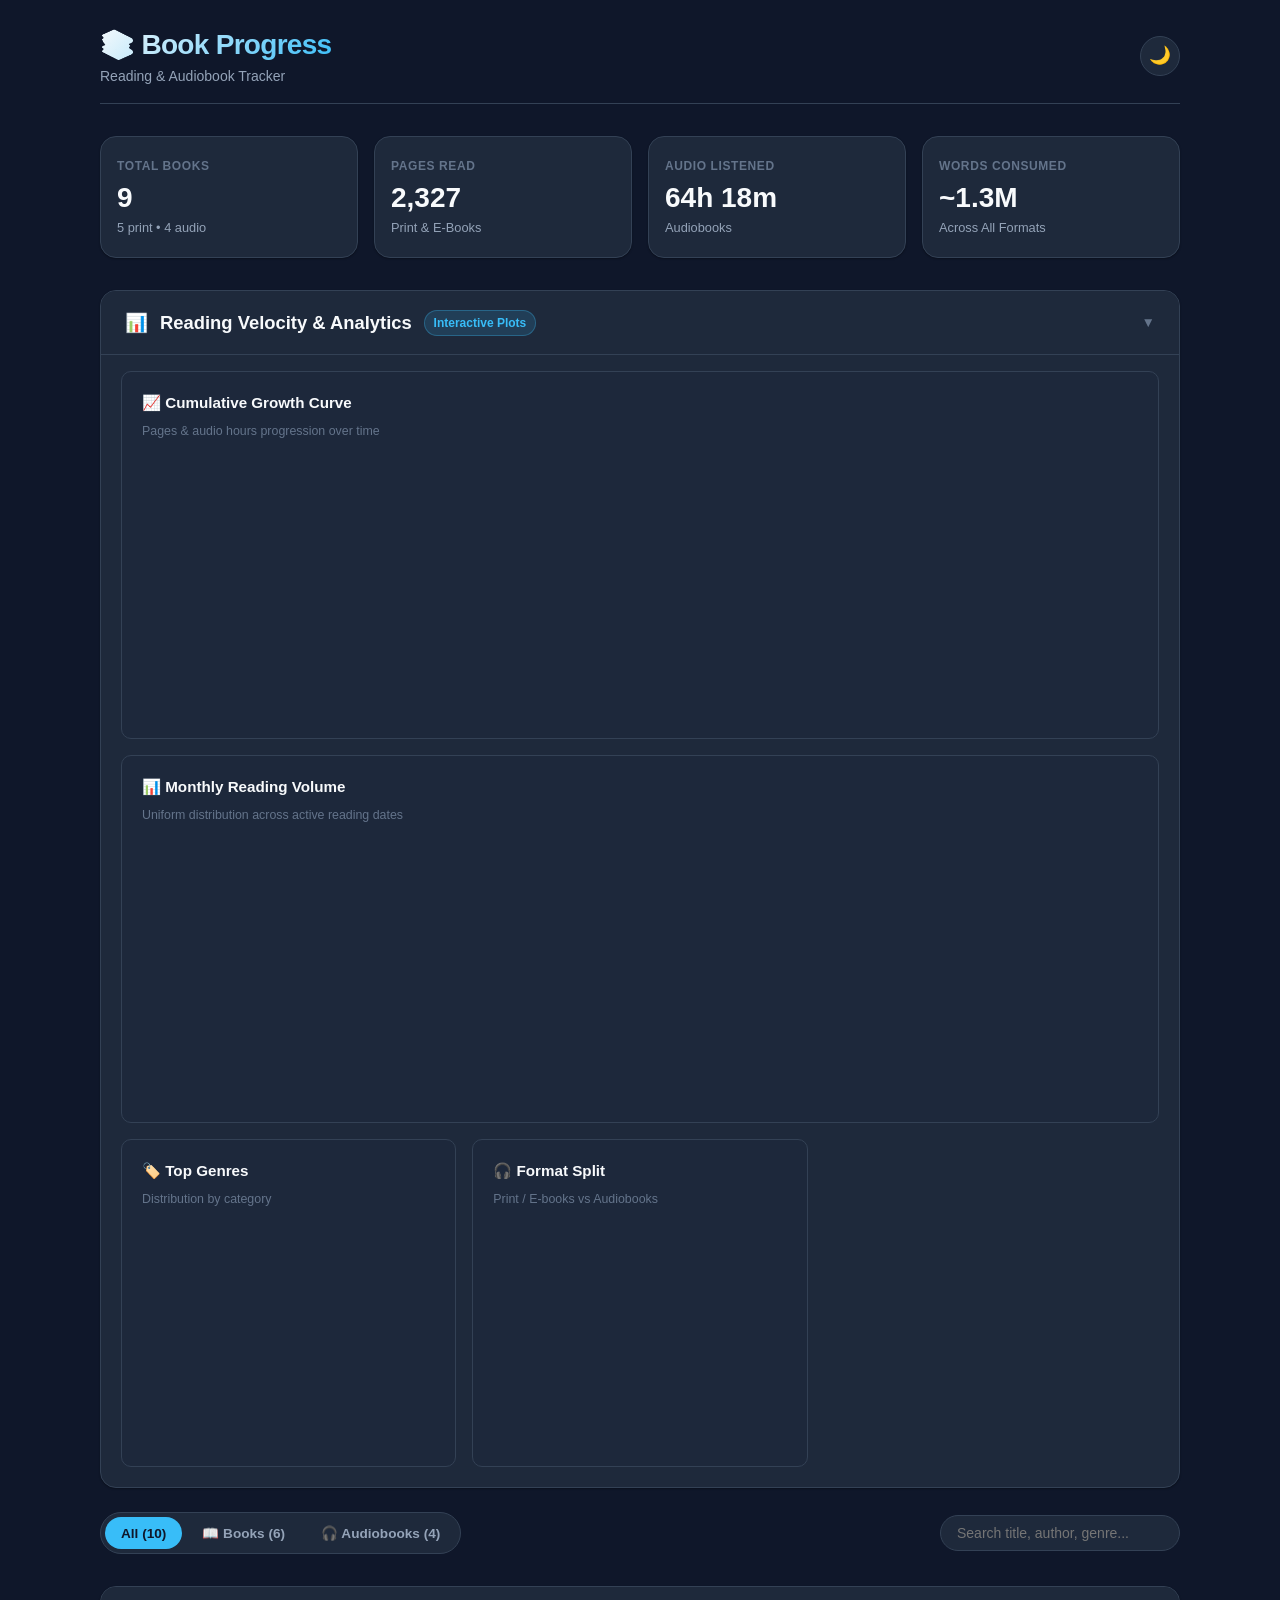
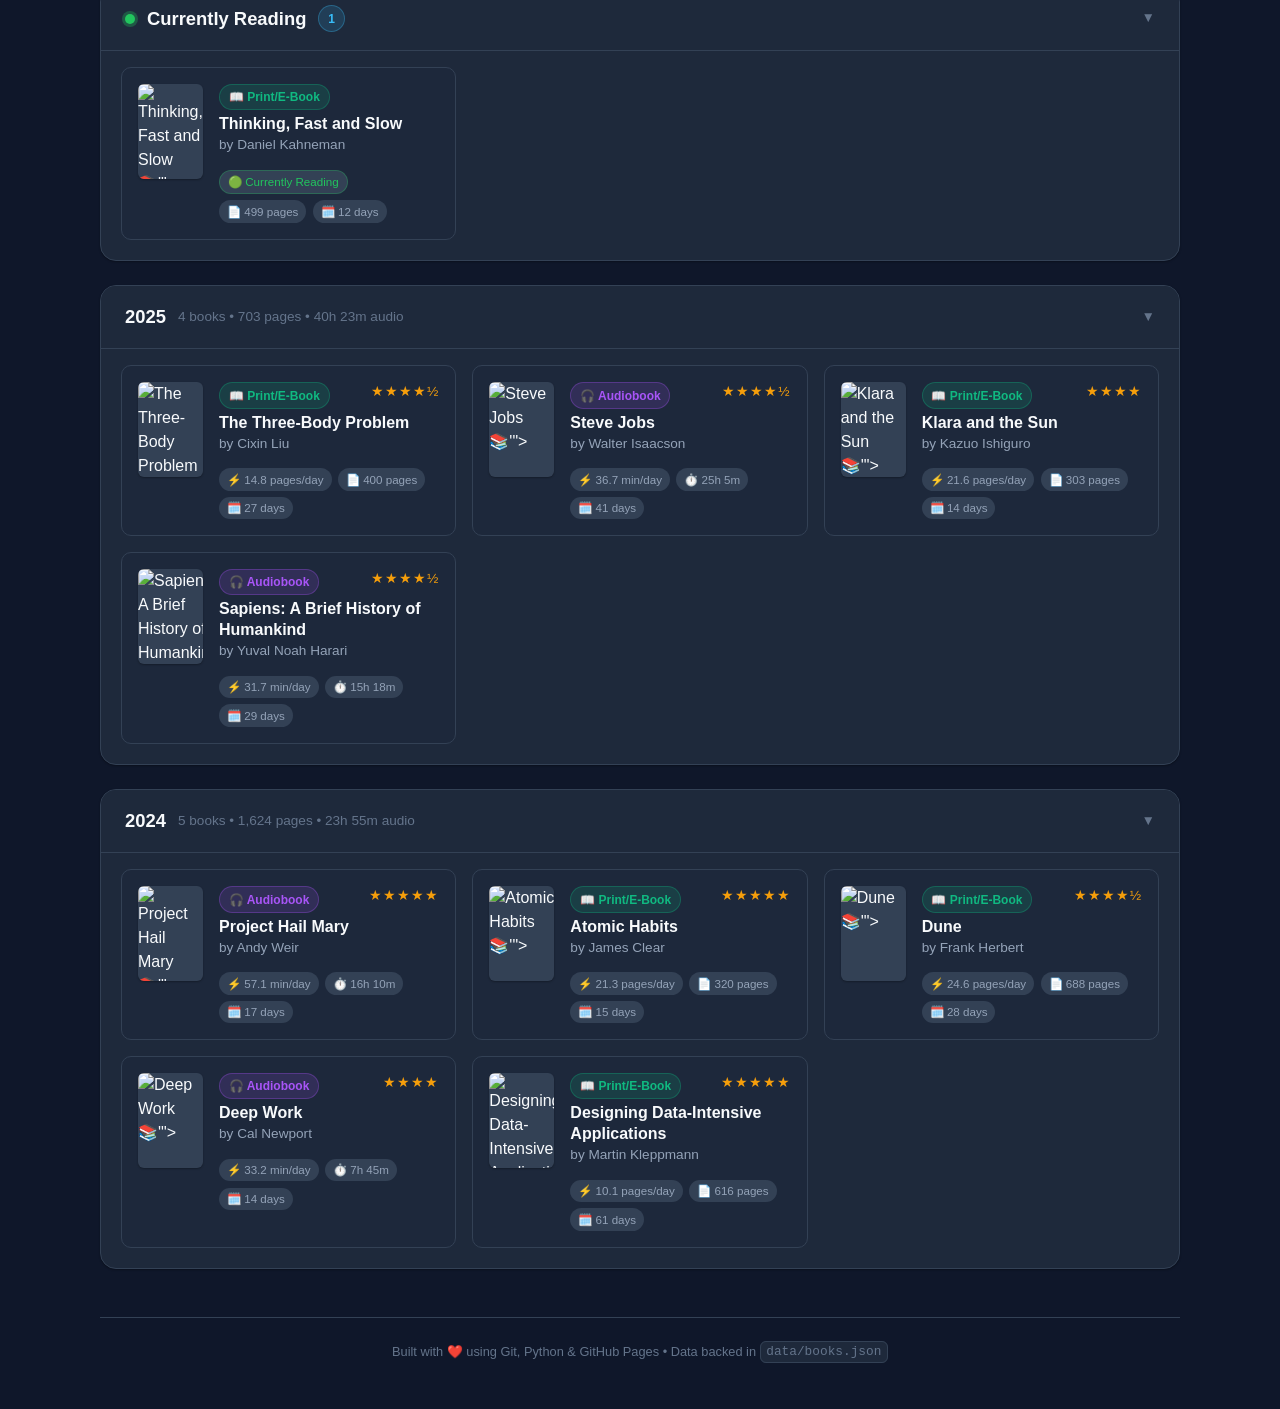
==== index.html @ 0b1bc16c "deploy: 5d74d7d4a096fa55c2517213ff0cfef682ab47ae" ====
<!DOCTYPE html>
<html lang="en">
<head>
  <meta charset="UTF-8">
  <meta name="viewport" content="width=device-width, initial-scale=1.0">
  <title>Book Progress | Reading & Audiobook Tracker</title>
  <meta name="description" content="Personal reading and audiobook analytics dashboard.">
  <link rel="stylesheet" href="style.css">
  <script src="https://cdn.jsdelivr.net/npm/chart.js@4.4.7/dist/chart.umd.min.js"></script>
</head>
<body>
  <div class="app-container">
    <!-- Top Navigation Header -->
    <header class="header">
      <div class="header-left">
        <h1 class="logo-title">📚 Book Progress</h1>
        <p class="logo-subtitle">Reading & Audiobook Tracker</p>
      </div>
      <div class="header-right">
        <button id="theme-toggle" class="btn-icon" aria-label="Toggle theme">
          <span class="theme-icon">🌙</span>
        </button>
      </div>
    </header>

    <!-- KPI Metrics Summary Grid -->
    <section class="kpis-grid" id="kpis-container">
      <div class="kpi-card">
        <div class="kpi-label">Total Books</div>
        <div class="kpi-value" id="kpi-books">-</div>
        <div class="kpi-sub" id="kpi-books-sub">Finished</div>
      </div>
      <div class="kpi-card">
        <div class="kpi-label">Pages Read</div>
        <div class="kpi-value" id="kpi-pages">-</div>
        <div class="kpi-sub" id="kpi-pages-sub">Print & E-Books</div>
      </div>
      <div class="kpi-card">
        <div class="kpi-label">Audio Listened</div>
        <div class="kpi-value" id="kpi-audio">-</div>
        <div class="kpi-sub" id="kpi-audio-sub">Audiobooks</div>
      </div>
      <div class="kpi-card">
        <div class="kpi-label">Words Consumed</div>
        <div class="kpi-value" id="kpi-words">-</div>
        <div class="kpi-sub">Across All Formats</div>
      </div>
    </section>

    <!-- Interactive Charts Section -->
    <section class="accordion-section" id="charts-section">
      <div class="accordion-header" id="heading-charts">
        <div class="accordion-title-wrap">
          <span class="chart-header-icon">📊</span>
          <h2 class="accordion-title">Reading Velocity & Analytics</h2>
          <span class="badge badge-accent">Interactive Plots</span>
        </div>
        <span class="accordion-toggle-icon">▼</span>
      </div>
      <div class="accordion-content charts-grid" id="charts-container-inner">
        <div class="chart-card chart-card-wide">
          <div class="chart-card-header">
            <h3 class="chart-card-title">📈 Cumulative Growth Curve</h3>
            <span class="chart-card-subtitle">Pages & audio hours progression over time</span>
          </div>
          <div class="canvas-wrapper">
            <canvas id="cumulativeChart"></canvas>
          </div>
        </div>

        <div class="chart-card chart-card-wide">
          <div class="chart-card-header">
            <h3 class="chart-card-title">📊 Monthly Reading Volume</h3>
            <span class="chart-card-subtitle">Uniform distribution across active reading dates</span>
          </div>
          <div class="canvas-wrapper">
            <canvas id="monthlyChart"></canvas>
          </div>
        </div>

        <div class="chart-card">
          <div class="chart-card-header">
            <h3 class="chart-card-title">🏷️ Top Genres</h3>
            <span class="chart-card-subtitle">Distribution by category</span>
          </div>
          <div class="canvas-wrapper canvas-donut">
            <canvas id="genreChart"></canvas>
          </div>
        </div>

        <div class="chart-card">
          <div class="chart-card-header">
            <h3 class="chart-card-title">🎧 Format Split</h3>
            <span class="chart-card-subtitle">Print / E-books vs Audiobooks</span>
          </div>
          <div class="canvas-wrapper canvas-donut">
            <canvas id="formatChart"></canvas>
          </div>
        </div>
      </div>
    </section>

    <!-- Filter Bar -->
    <section class="controls-bar">
      <div class="filter-tabs">
        <button class="tab-btn active" data-filter="all">All (<span id="count-all">0</span>)</button>
        <button class="tab-btn" data-filter="book">📖 Books (<span id="count-books">0</span>)</button>
        <button class="tab-btn" data-filter="audiobook">🎧 Audiobooks (<span id="count-audio">0</span>)</button>
      </div>
      <div class="search-box">
        <input type="text" id="search-input" placeholder="Search title, author, genre..." aria-label="Search books">
      </div>
    </section>

    <!-- Currently Reading Section -->
    <section class="accordion-section" id="currently-reading-section">
      <div class="accordion-header" id="heading-reading">
        <div class="accordion-title-wrap">
          <span class="status-indicator live"></span>
          <h2 class="accordion-title">Currently Reading</h2>
          <span class="badge badge-accent" id="badge-reading-count">0</span>
        </div>
        <span class="accordion-toggle-icon">▼</span>
      </div>
      <div class="accordion-content" id="reading-books-list"></div>
    </section>

    <!-- Yearly Finished Sections Container -->
    <section id="yearly-sections-container"></section>

    <!-- Footer -->
    <footer class="footer">
      <p>Built with ❤️ using Git, Python & GitHub Pages • Data backed in <code>data/books.json</code></p>
    </footer>
  </div>

  <script src="app.js"></script>
</body>
</html>
---- style.css ----
/* CSS Variables for Dark and Light Themes */
:root {
  --bg-primary: #0f172a;
  --bg-secondary: #1e293b;
  --bg-tertiary: #334155;
  --bg-card: rgba(30, 41, 59, 0.85);
  --bg-card-hover: rgba(51, 65, 85, 0.9);
  
  --text-primary: #f8fafc;
  --text-secondary: #94a3b8;
  --text-muted: #64748b;
  
  --border-color: #334155;
  --border-subtle: #1e293b;
  
  --accent-blue: #38bdf8;
  --accent-purple: #a855f7;
  --accent-emerald: #10b981;
  --accent-amber: #f59e0b;
  --accent-live: #22c55e;
  
  --shadow-sm: 0 1px 2px 0 rgba(0, 0, 0, 0.3);
  --shadow-md: 0 4px 6px -1px rgba(0, 0, 0, 0.4), 0 2px 4px -1px rgba(0, 0, 0, 0.2);
  --shadow-lg: 0 10px 15px -3px rgba(0, 0, 0, 0.5), 0 4px 6px -2px rgba(0, 0, 0, 0.3);
  
  --radius-sm: 6px;
  --radius-md: 10px;
  --radius-lg: 16px;
  --radius-full: 9999px;
  
  --transition: all 0.2s cubic-bezier(0.4, 0, 0.2, 1);
}

[data-theme="light"] {
  --bg-primary: #f8fafc;
  --bg-secondary: #ffffff;
  --bg-tertiary: #f1f5f9;
  --bg-card: #ffffff;
  --bg-card-hover: #f8fafc;
  
  --text-primary: #0f172a;
  --text-secondary: #475569;
  --text-muted: #94a3b8;
  
  --border-color: #e2e8f0;
  --border-subtle: #f1f5f9;
  
  --shadow-sm: 0 1px 2px 0 rgba(0, 0, 0, 0.05);
  --shadow-md: 0 4px 6px -1px rgba(0, 0, 0, 0.08), 0 2px 4px -1px rgba(0, 0, 0, 0.04);
  --shadow-lg: 0 10px 15px -3px rgba(0, 0, 0, 0.1), 0 4px 6px -2px rgba(0, 0, 0, 0.05);
}

/* Base Styles */
* {
  box-sizing: border-box;
  margin: 0;
  padding: 0;
}

body {
  font-family: -apple-system, BlinkMacSystemFont, "Segoe UI", Roboto, Helvetica, Arial, sans-serif;
  background-color: var(--bg-primary);
  color: var(--text-primary);
  line-height: 1.5;
  transition: background-color 0.3s ease, color 0.3s ease;
  min-height: 100vh;
  padding: 1.5rem 1rem 3rem;
}

.app-container {
  max-width: 1080px;
  margin: 0 auto;
}

/* Header */
.header {
  display: flex;
  justify-content: space-between;
  align-items: center;
  margin-bottom: 2rem;
  padding-bottom: 1rem;
  border-bottom: 1px solid var(--border-color);
}

.logo-title {
  font-size: 1.75rem;
  font-weight: 800;
  letter-spacing: -0.025em;
  background: linear-gradient(135deg, var(--text-primary) 0%, var(--accent-blue) 100%);
  -webkit-background-clip: text;
  -webkit-text-fill-color: transparent;
}

.logo-subtitle {
  font-size: 0.875rem;
  color: var(--text-secondary);
}

.btn-icon {
  background: var(--bg-secondary);
  border: 1px solid var(--border-color);
  color: var(--text-primary);
  width: 40px;
  height: 40px;
  border-radius: var(--radius-full);
  display: flex;
  align-items: center;
  justify-content: center;
  font-size: 1.1rem;
  cursor: pointer;
  transition: var(--transition);
}

.btn-icon:hover {
  background: var(--bg-tertiary);
  transform: translateY(-2px);
  box-shadow: var(--shadow-sm);
}

/* KPI Metrics Summary Grid */
.kpis-grid {
  display: grid;
  grid-template-columns: repeat(auto-fit, minmax(220px, 1fr));
  gap: 1rem;
  margin-bottom: 2rem;
}

.kpi-card {
  background: var(--bg-secondary);
  border: 1px solid var(--border-color);
  border-radius: var(--radius-lg);
  padding: 1.25rem 1rem;
  box-shadow: var(--shadow-sm);
  transition: var(--transition);
}

.kpi-card:hover {
  transform: translateY(-2px);
  border-color: var(--accent-blue);
  box-shadow: var(--shadow-md);
}

.kpi-label {
  font-size: 0.75rem;
  font-weight: 600;
  text-transform: uppercase;
  letter-spacing: 0.05em;
  color: var(--text-muted);
  margin-bottom: 0.35rem;
}

.kpi-value {
  font-size: 1.75rem;
  font-weight: 800;
  color: var(--text-primary);
  line-height: 1.2;
}

.kpi-sub {
  font-size: 0.8rem;
  color: var(--text-secondary);
  margin-top: 0.25rem;
}

/* Controls Bar */
.controls-bar {
  display: flex;
  flex-wrap: wrap;
  justify-content: space-between;
  align-items: center;
  gap: 1rem;
  margin-bottom: 2rem;
}

.filter-tabs {
  display: flex;
  background: var(--bg-secondary);
  border: 1px solid var(--border-color);
  border-radius: var(--radius-full);
  padding: 4px;
  gap: 4px;
}

.tab-btn {
  background: transparent;
  border: none;
  color: var(--text-secondary);
  padding: 0.5rem 1rem;
  font-size: 0.85rem;
  font-weight: 600;
  border-radius: var(--radius-full);
  cursor: pointer;
  transition: var(--transition);
}

.tab-btn:hover {
  color: var(--text-primary);
}

.tab-btn.active {
  background: var(--accent-blue);
  color: #0f172a;
}

.search-box input {
  background: var(--bg-secondary);
  border: 1px solid var(--border-color);
  color: var(--text-primary);
  padding: 0.55rem 1rem;
  font-size: 0.875rem;
  border-radius: var(--radius-full);
  width: 240px;
  outline: none;
  transition: var(--transition);
}

.search-box input:focus {
  border-color: var(--accent-blue);
  box-shadow: 0 0 0 3px rgba(56, 189, 248, 0.2);
  width: 280px;
}

/* Charts Styling */
.chart-header-icon {
  font-size: 1.15rem;
}

.charts-grid {
  display: grid;
  grid-template-columns: repeat(2, 1fr);
  gap: 1.25rem;
  padding: 1.25rem;
}

.chart-card {
  background: var(--bg-card);
  border: 1px solid var(--border-color);
  border-radius: var(--radius-md);
  padding: 1.25rem;
  display: flex;
  flex-direction: column;
}

.chart-card-wide {
  grid-column: 1 / -1;
}

.chart-card-header {
  margin-bottom: 1rem;
}

.chart-card-title {
  font-size: 0.95rem;
  font-weight: 700;
  color: var(--text-primary);
  margin-bottom: 0.2rem;
}

.chart-card-subtitle {
  font-size: 0.775rem;
  color: var(--text-muted);
}

.canvas-wrapper {
  position: relative;
  width: 100%;
  height: 260px;
}

.canvas-donut {
  height: 220px;
}

@media (max-width: 768px) {
  .charts-grid {
    grid-template-columns: 1fr;
  }
  .chart-card-wide {
    grid-column: 1;
  }
  .canvas-wrapper {
    height: 220px;
  }
}

/* Accordion Section */
.accordion-section {
  background: var(--bg-secondary);
  border: 1px solid var(--border-color);
  border-radius: var(--radius-lg);
  margin-bottom: 1.5rem;
  overflow: hidden;
  box-shadow: var(--shadow-sm);
  transition: var(--transition);
}

.accordion-header {
  display: flex;
  justify-content: space-between;
  align-items: center;
  padding: 1.1rem 1.5rem;
  cursor: pointer;
  user-select: none;
  background: var(--bg-secondary);
  transition: var(--transition);
}

.accordion-header:hover {
  background: var(--bg-tertiary);
}

.accordion-title-wrap {
  display: flex;
  align-items: center;
  gap: 0.75rem;
}

.accordion-title {
  font-size: 1.15rem;
  font-weight: 700;
  color: var(--text-primary);
}

.accordion-subtitle {
  font-size: 0.85rem;
  color: var(--text-muted);
}

.accordion-toggle-icon {
  font-size: 0.85rem;
  color: var(--text-muted);
  transition: transform 0.25s ease;
}

.accordion-section.collapsed .accordion-toggle-icon {
  transform: rotate(-90deg);
}

.accordion-section.collapsed .accordion-content {
  display: none;
}

.accordion-content {
  padding: 1rem 1.25rem 1.25rem;
  border-top: 1px solid var(--border-color);
  display: grid;
  grid-template-columns: repeat(auto-fill, minmax(320px, 1fr));
  gap: 1rem;
}

/* Live Status Dot */
.status-indicator.live {
  width: 10px;
  height: 10px;
  border-radius: 50%;
  background: var(--accent-live);
  box-shadow: 0 0 0 3px rgba(34, 197, 94, 0.3);
  animation: pulse 2s infinite;
}

@keyframes pulse {
  0% { box-shadow: 0 0 0 0 rgba(34, 197, 94, 0.6); }
  70% { box-shadow: 0 0 0 6px rgba(34, 197, 94, 0); }
  100% { box-shadow: 0 0 0 0 rgba(34, 197, 94, 0); }
}

/* Badges */
.badge {
  display: inline-flex;
  align-items: center;
  gap: 0.3rem;
  font-size: 0.75rem;
  font-weight: 600;
  padding: 0.2rem 0.55rem;
  border-radius: var(--radius-full);
}

.badge-accent {
  background: rgba(56, 189, 248, 0.15);
  color: var(--accent-blue);
  border: 1px solid rgba(56, 189, 248, 0.3);
}

.badge-book {
  background: rgba(16, 185, 129, 0.15);
  color: var(--accent-emerald);
  border: 1px solid rgba(16, 185, 129, 0.3);
}

.badge-audiobook {
  background: rgba(168, 85, 247, 0.15);
  color: var(--accent-purple);
  border: 1px solid rgba(168, 85, 247, 0.3);
}

/* Book Card */
.book-card {
  background: var(--bg-card);
  border: 1px solid var(--border-color);
  border-radius: var(--radius-md);
  padding: 1rem;
  cursor: pointer;
  transition: var(--transition);
  display: flex;
  flex-direction: column;
}

.book-card:hover {
  border-color: var(--accent-blue);
  transform: translateY(-2px);
  box-shadow: var(--shadow-md);
}

.book-card.expanded {
  border-color: var(--accent-blue);
  background: var(--bg-card-hover);
}

.book-main {
  display: flex;
  gap: 1rem;
}

.book-cover-wrap {
  width: 65px;
  height: 95px;
  flex-shrink: 0;
  border-radius: var(--radius-sm);
  overflow: hidden;
  background: var(--bg-tertiary);
  box-shadow: var(--shadow-sm);
}

.book-cover {
  width: 100%;
  height: 100%;
  object-fit: cover;
  transition: transform 0.3s ease;
}

.book-card:hover .book-cover {
  transform: scale(1.05);
}

.book-info {
  flex-grow: 1;
  display: flex;
  flex-direction: column;
}

.book-top {
  display: flex;
  justify-content: space-between;
  align-items: flex-start;
  margin-bottom: 0.25rem;
}

.book-title {
  font-size: 1rem;
  font-weight: 700;
  color: var(--text-primary);
  line-height: 1.3;
}

.book-author {
  font-size: 0.85rem;
  color: var(--text-secondary);
  margin-bottom: 0.4rem;
}

.book-rating {
  color: var(--accent-amber);
  font-size: 0.85rem;
  letter-spacing: 1px;
}

.book-meta-pills {
  display: flex;
  flex-wrap: wrap;
  gap: 0.4rem;
  margin-top: auto;
  padding-top: 0.5rem;
}

.pill {
  font-size: 0.725rem;
  background: var(--bg-tertiary);
  color: var(--text-secondary);
  padding: 0.15rem 0.5rem;
  border-radius: var(--radius-full);
  white-space: nowrap;
}

/* Expandable Drawer */
.book-drawer {
  display: none;
  margin-top: 1rem;
  padding-top: 0.75rem;
  border-top: 1px dashed var(--border-color);
  font-size: 0.85rem;
}

.book-card.expanded .book-drawer {
  display: block;
  animation: fadeIn 0.25s ease;
}

@keyframes fadeIn {
  from { opacity: 0; transform: translateY(-5px); }
  to { opacity: 1; transform: translateY(0); }
}

.drawer-row {
  display: flex;
  justify-content: space-between;
  margin-bottom: 0.35rem;
  color: var(--text-secondary);
}

.drawer-label {
  color: var(--text-muted);
}

.drawer-genres {
  display: flex;
  flex-wrap: wrap;
  gap: 0.35rem;
  margin: 0.6rem 0;
}

.genre-tag {
  background: rgba(56, 189, 248, 0.1);
  color: var(--accent-blue);
  font-size: 0.7rem;
  font-weight: 600;
  padding: 0.15rem 0.45rem;
  border-radius: var(--radius-full);
}

.drawer-notes {
  background: var(--bg-tertiary);
  padding: 0.65rem 0.85rem;
  border-radius: var(--radius-sm);
  border-left: 3px solid var(--accent-blue);
  font-style: italic;
  color: var(--text-secondary);
  margin-top: 0.5rem;
}

/* Footer */
.footer {
  text-align: center;
  margin-top: 3rem;
  padding-top: 1.5rem;
  border-top: 1px solid var(--border-color);
  font-size: 0.8rem;
  color: var(--text-muted);
}

.footer code {
  background: var(--bg-secondary);
  padding: 0.15rem 0.35rem;
  border-radius: var(--radius-sm);
  border: 1px solid var(--border-color);
}

/* Responsive adjustments */
@media (max-width: 640px) {
  .header {
    flex-direction: column;
    align-items: flex-start;
    gap: 0.75rem;
  }
  .controls-bar {
    flex-direction: column;
    align-items: stretch;
  }
  .search-box input {
    width: 100%;
  }
  .search-box input:focus {
    width: 100%;
  }
  .accordion-content {
    grid-template-columns: 1fr;
  }
}
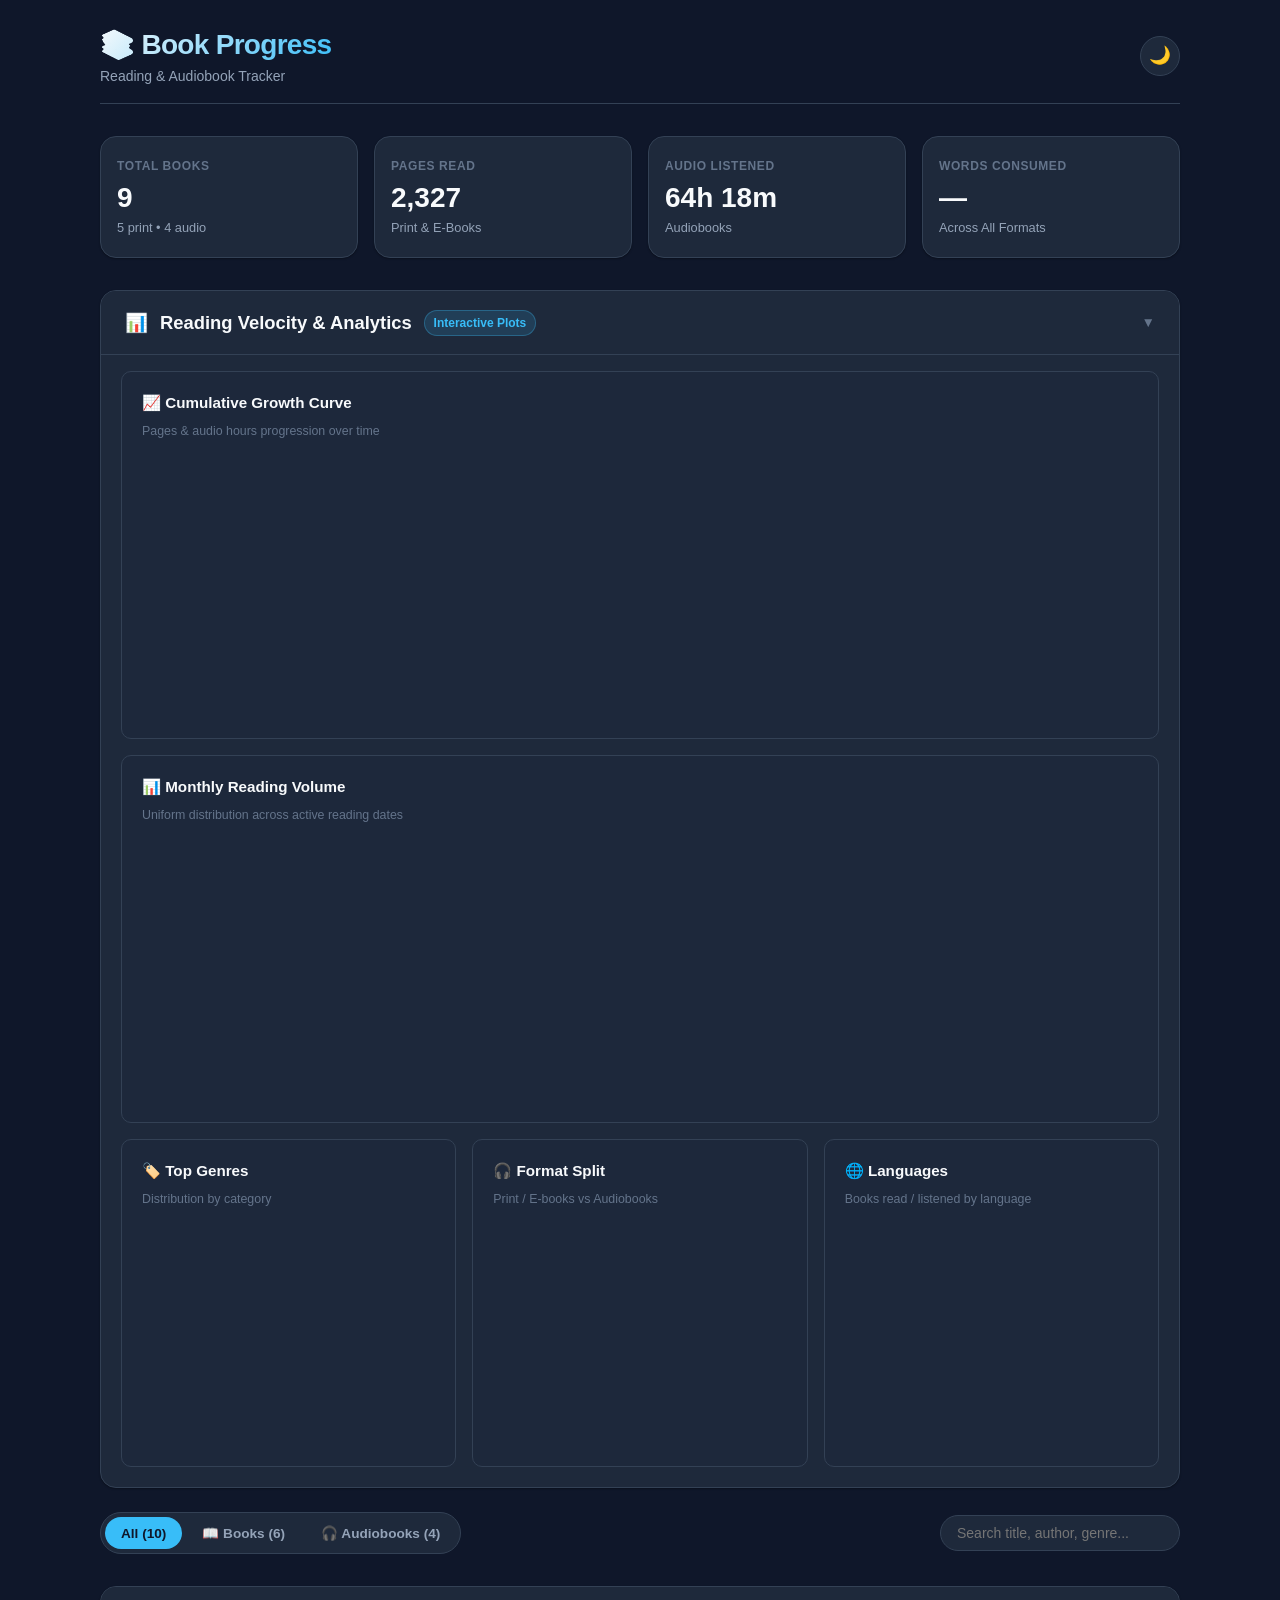
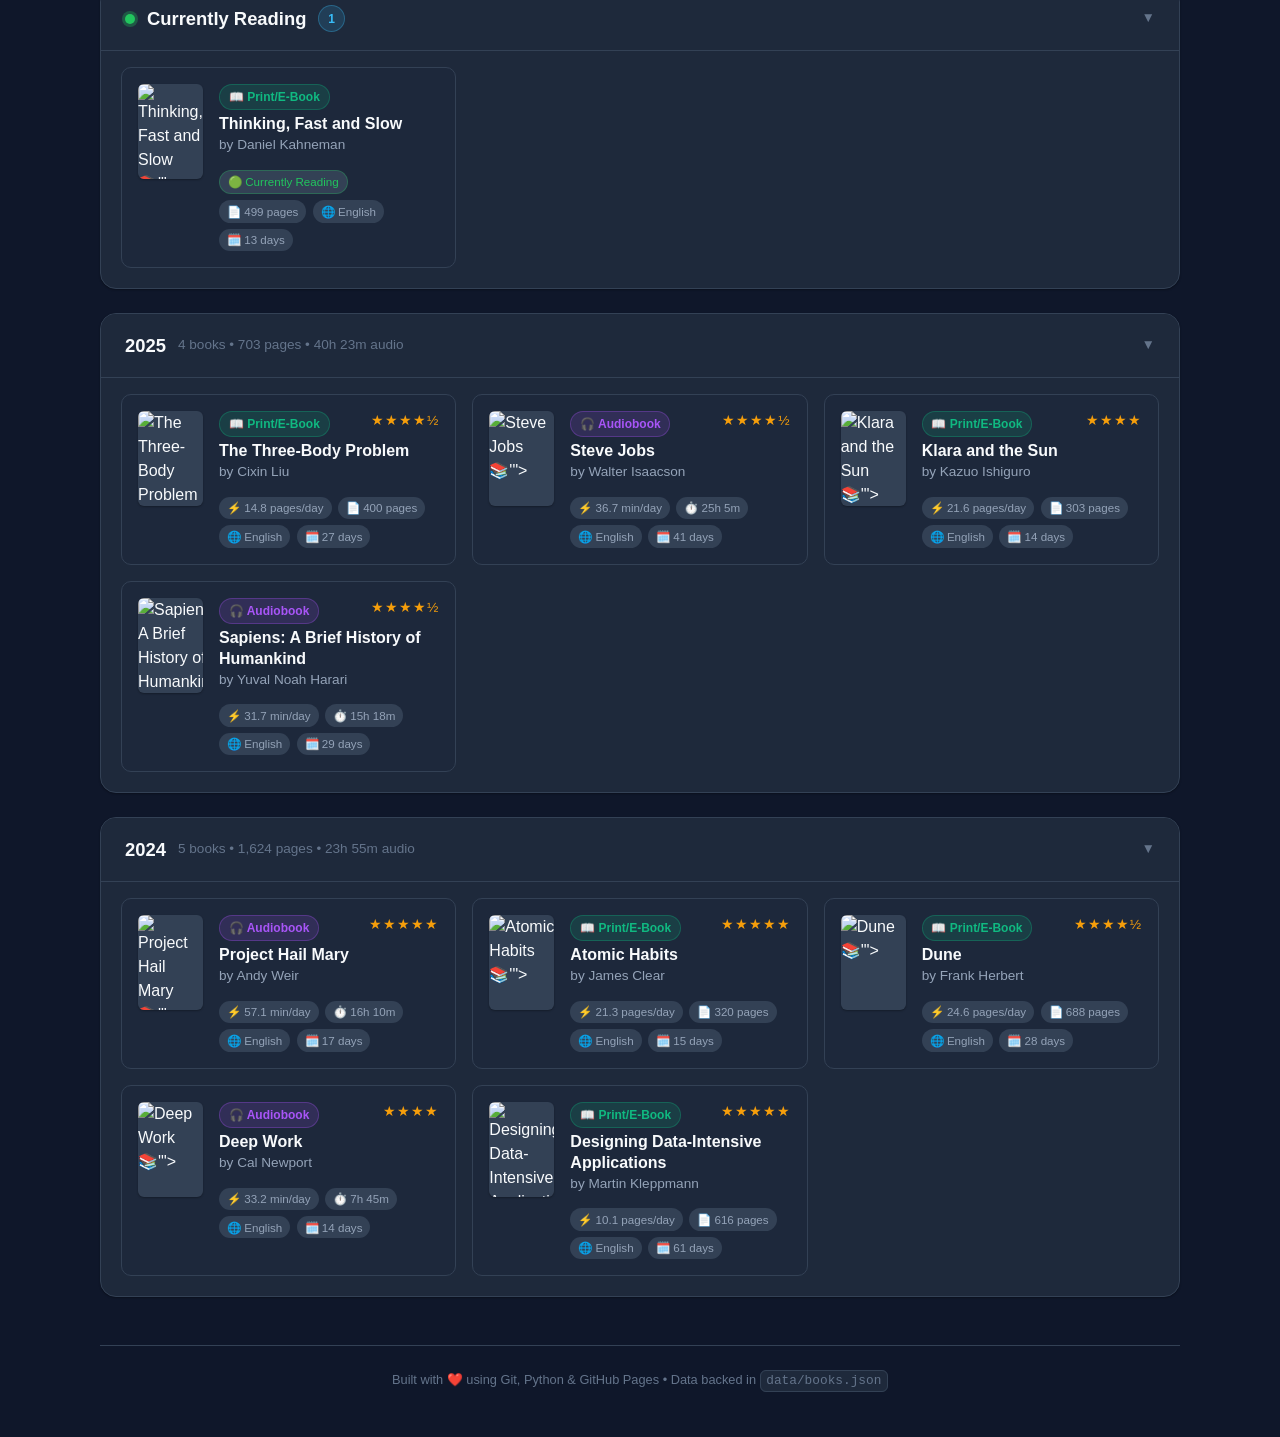
==== commit 4c342f8b: "deploy: c8ad8b52f6ed2e4d17857f142ad214708aaaa6ab" ====
--- a/index.html
+++ b/index.html
@@ -97,6 +97,16 @@
             <canvas id="formatChart"></canvas>
           </div>
         </div>
+
+        <div class="chart-card">
+          <div class="chart-card-header">
+            <h3 class="chart-card-title">🌐 Languages</h3>
+            <span class="chart-card-subtitle">Books read / listened by language</span>
+          </div>
+          <div class="canvas-wrapper canvas-donut">
+            <canvas id="languageChart"></canvas>
+          </div>
+        </div>
       </div>
     </section>
 
--- a/style.css
+++ b/style.css
@@ -227,7 +227,7 @@
 
 .charts-grid {
   display: grid;
-  grid-template-columns: repeat(2, 1fr);
+  grid-template-columns: repeat(auto-fit, minmax(280px, 1fr));
   gap: 1.25rem;
   padding: 1.25rem;
 }
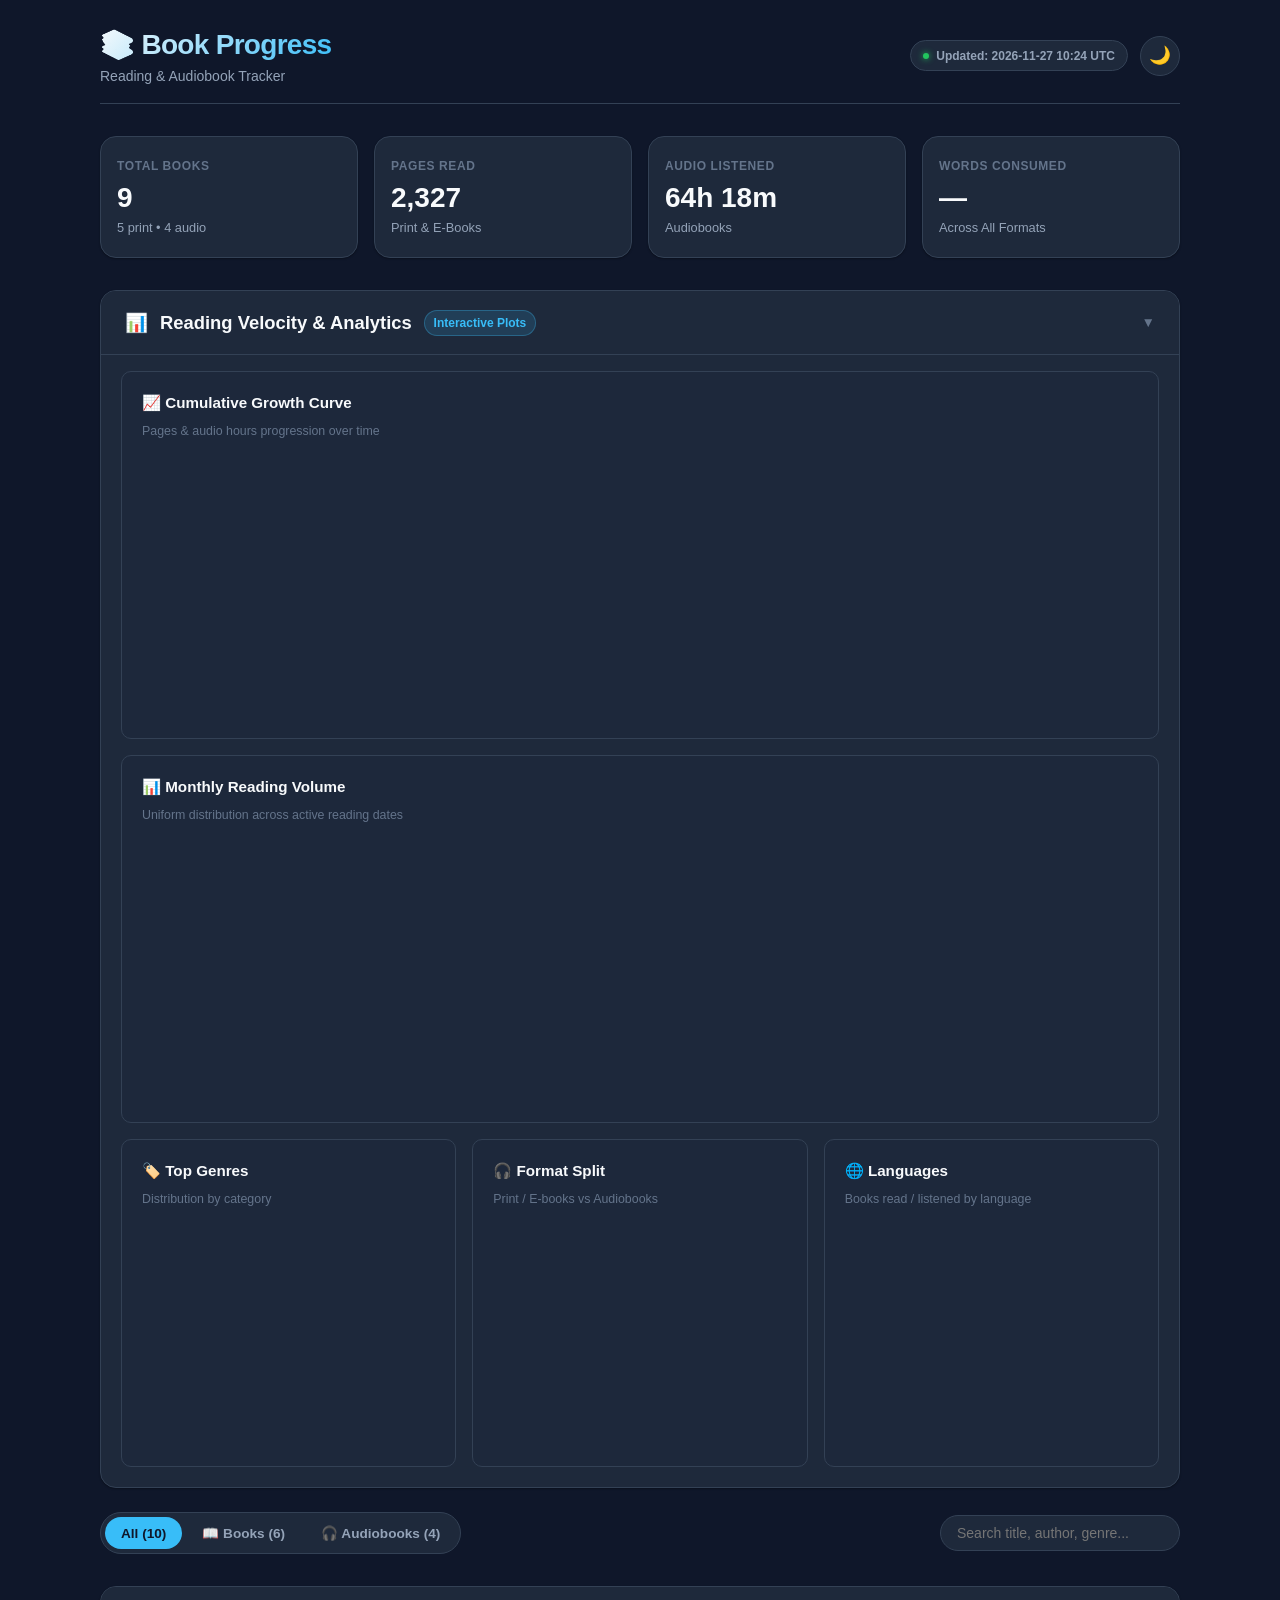
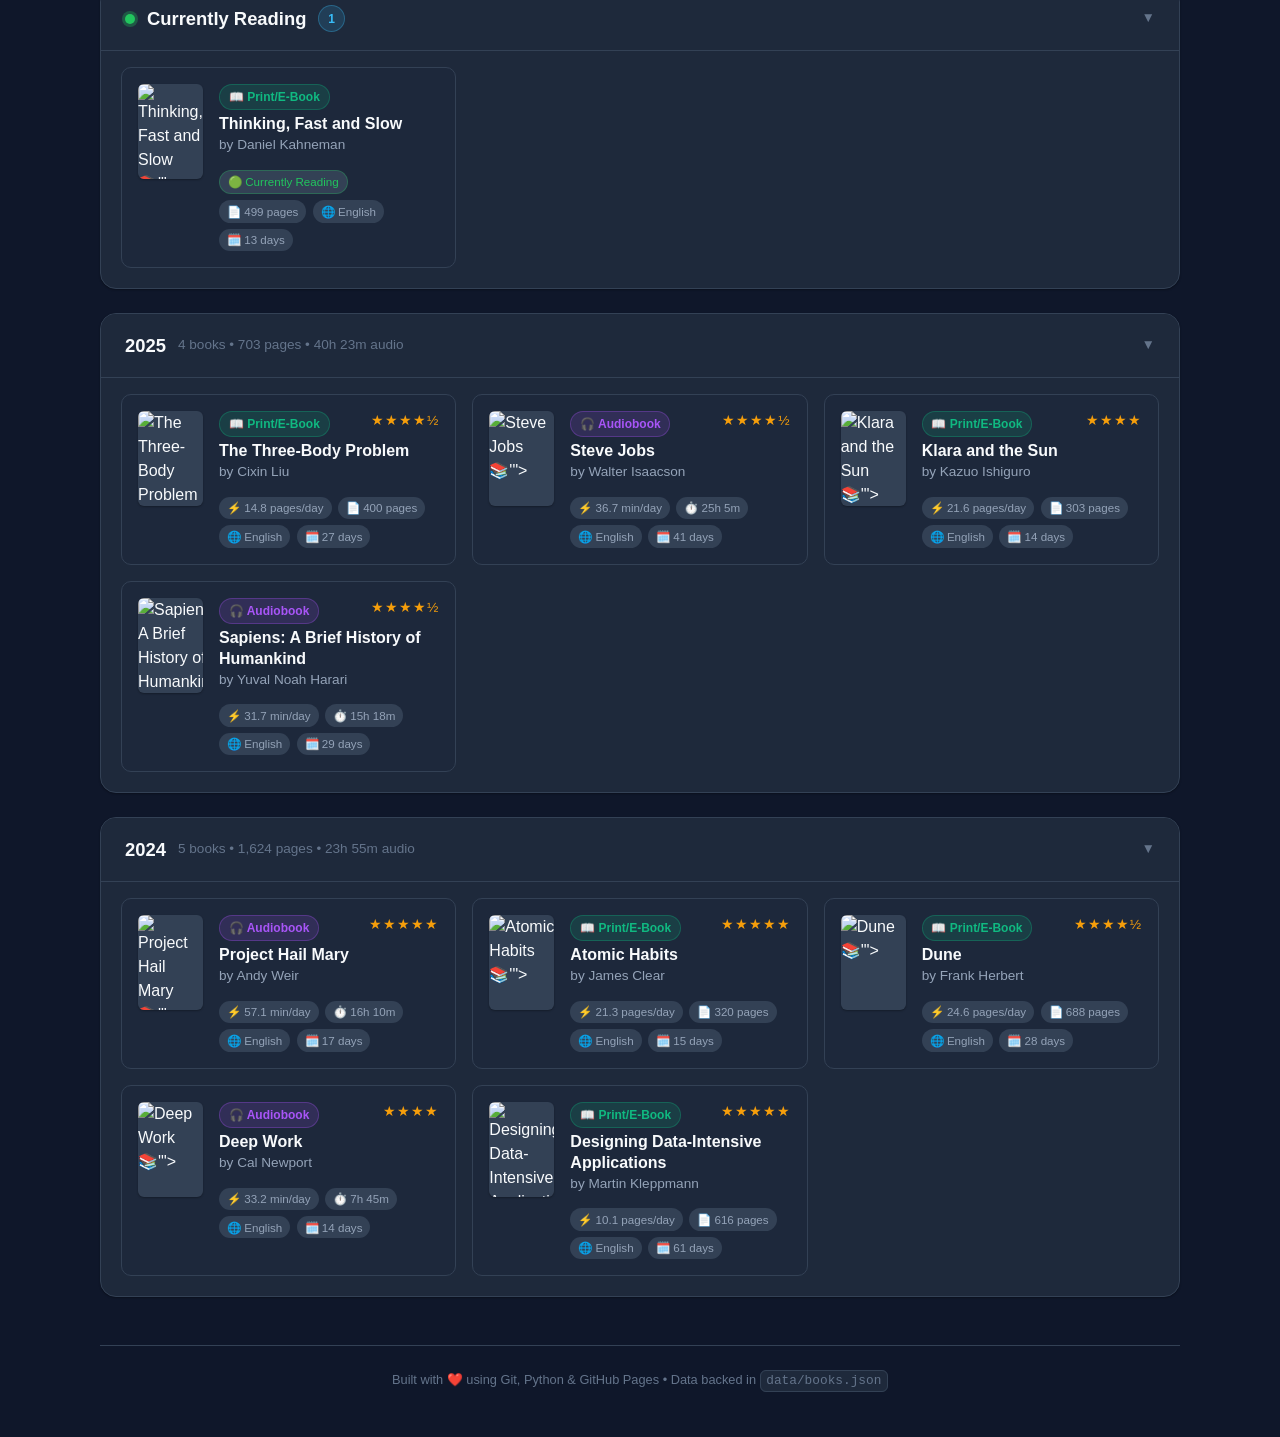
==== commit ab07ec82: "deploy: 9709221db764dd40a449be5be6f3d6c5c975e779" ====
--- a/index.html
+++ b/index.html
@@ -17,6 +17,7 @@
         <p class="logo-subtitle">Reading & Audiobook Tracker</p>
       </div>
       <div class="header-right">
+        <span class="badge-sync" id="last-updated">Updated: Loading...</span>
         <button id="theme-toggle" class="btn-icon" aria-label="Toggle theme">
           <span class="theme-icon">🌙</span>
         </button>
--- a/style.css
+++ b/style.css
@@ -94,6 +94,36 @@
 .logo-subtitle {
   font-size: 0.875rem;
   color: var(--text-secondary);
+}
+
+.header-right {
+  display: flex;
+  align-items: center;
+  gap: 0.75rem;
+}
+
+.badge-sync {
+  font-size: 0.75rem;
+  font-weight: 600;
+  background: var(--bg-secondary);
+  color: var(--text-secondary);
+  padding: 0.35rem 0.75rem;
+  border-radius: var(--radius-full);
+  border: 1px solid var(--border-color);
+  display: inline-flex;
+  align-items: center;
+  gap: 0.45rem;
+  white-space: nowrap;
+}
+
+.badge-sync::before {
+  content: "";
+  display: inline-block;
+  width: 6px;
+  height: 6px;
+  border-radius: 50%;
+  background: var(--accent-live);
+  box-shadow: 0 0 6px var(--accent-live);
 }
 
 .btn-icon {
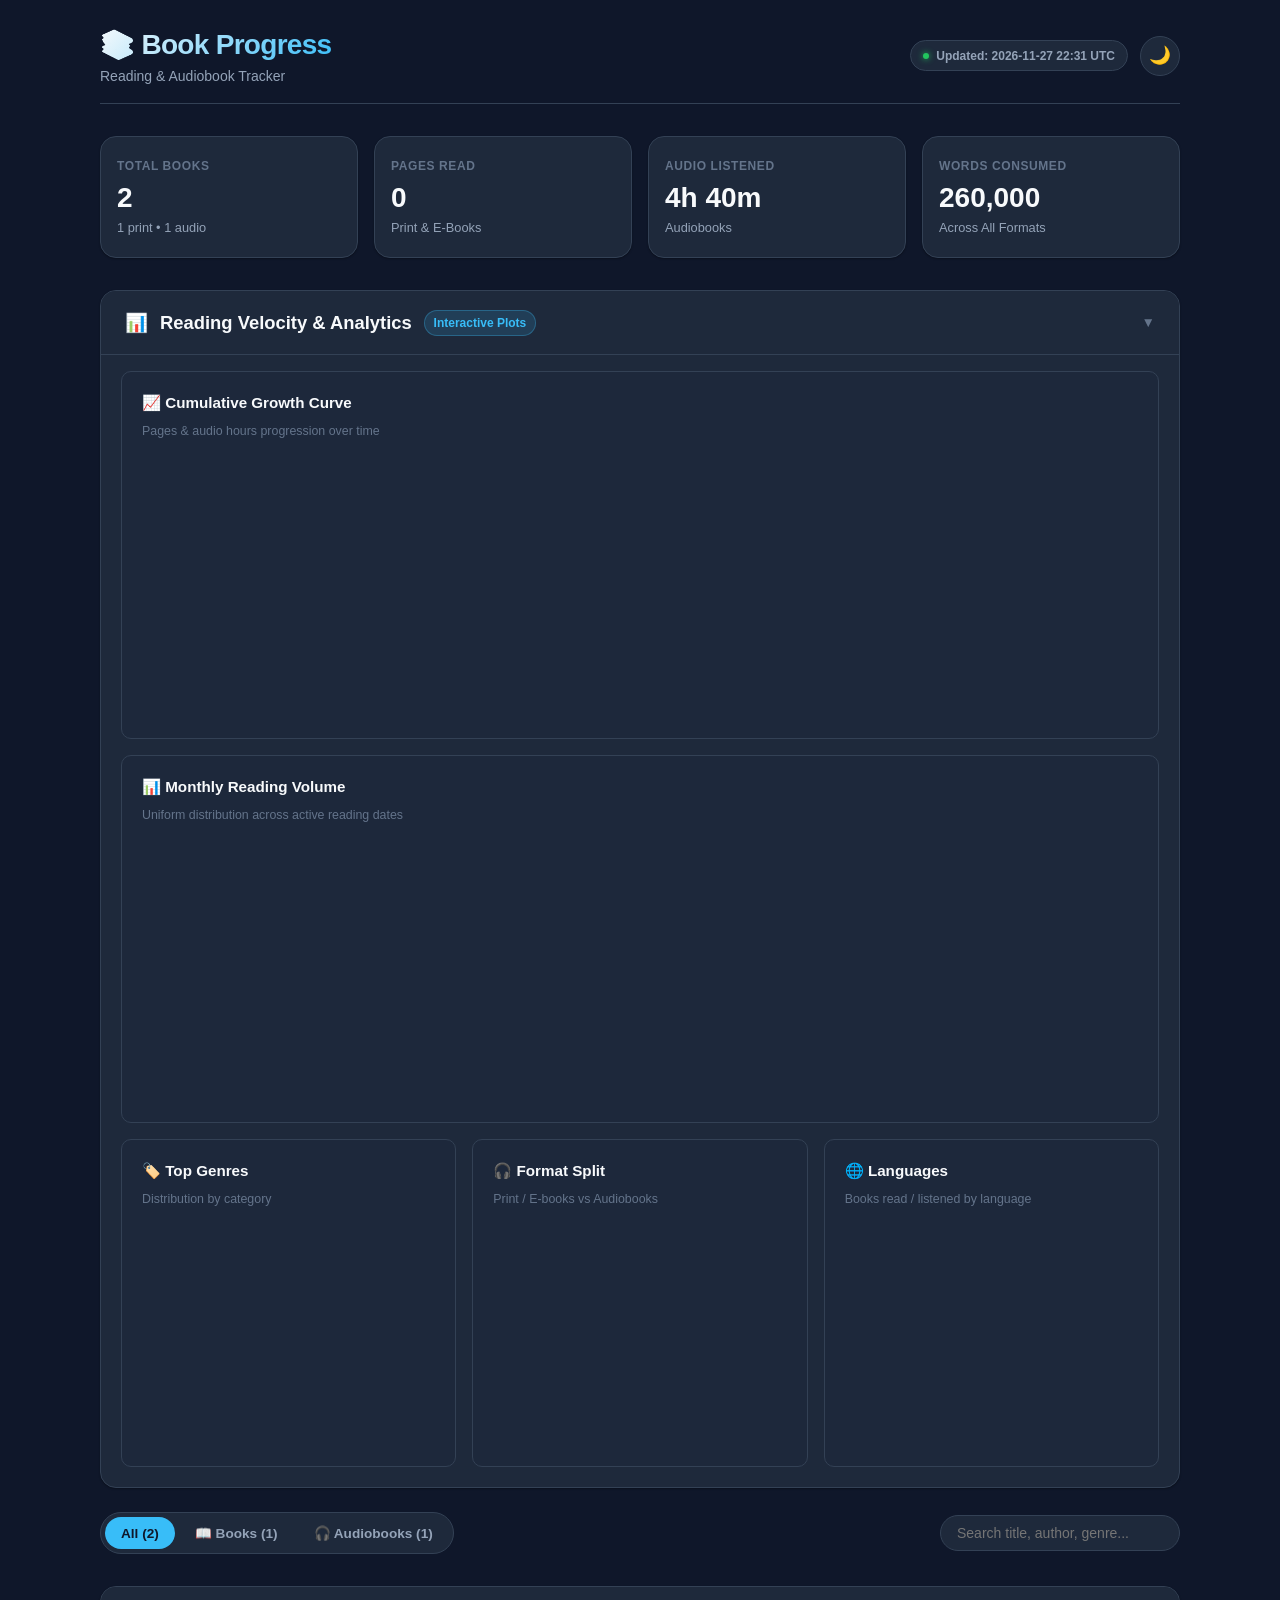
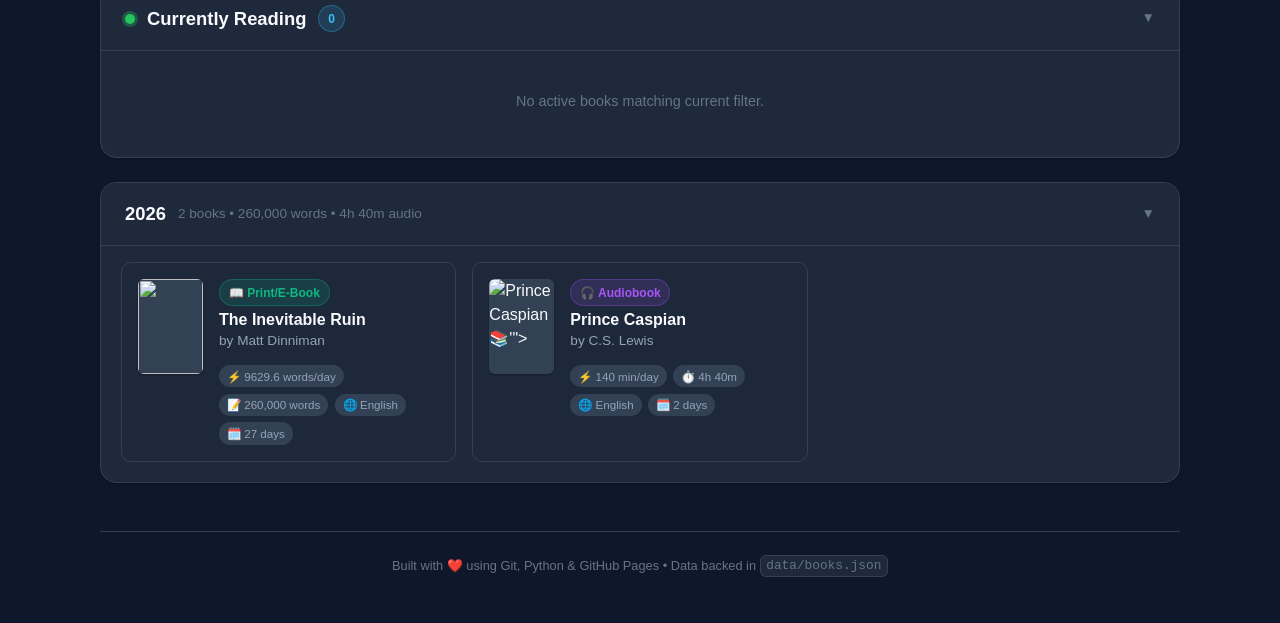
==== commit 59987180: "deploy: d66f355708587f7bdd99577e908dec33a80bbbfd" ====
--- a/index.html
+++ b/index.html
@@ -5,6 +5,8 @@
   <meta name="viewport" content="width=device-width, initial-scale=1.0">
   <title>Book Progress | Reading & Audiobook Tracker</title>
   <meta name="description" content="Personal reading and audiobook analytics dashboard.">
+  <link rel="icon" type="image/svg+xml" href="favicon.svg">
+  <link rel="apple-touch-icon" href="favicon.svg">
   <link rel="stylesheet" href="style.css">
   <script src="https://cdn.jsdelivr.net/npm/chart.js@4.4.7/dist/chart.umd.min.js"></script>
 </head>
